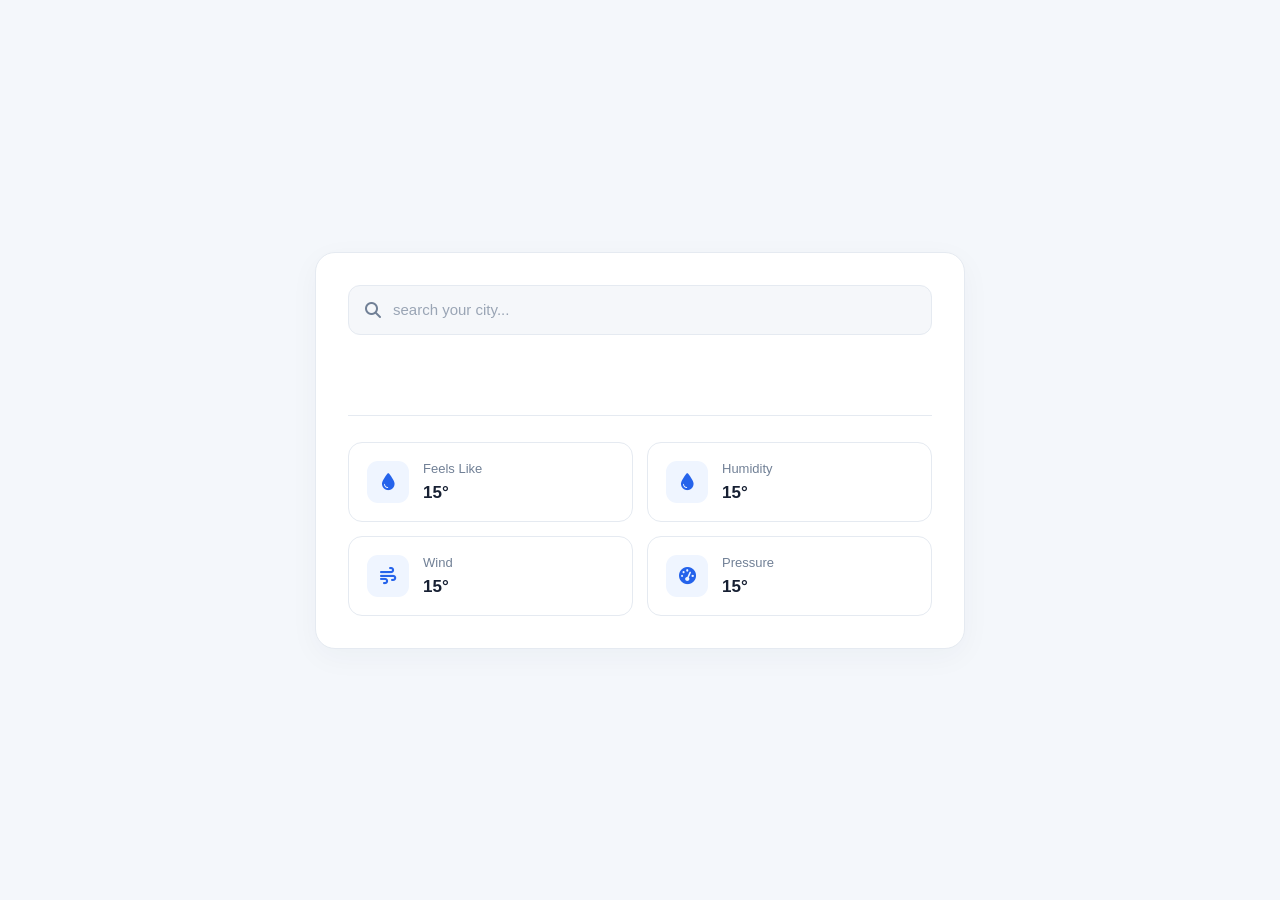
==== index.html @ c4f578db "Adding new style" ====
<!DOCTYPE html>
<html lang="en">
  <head>
    <meta charset="UTF-8" />
    <meta name="viewport" content="width=device-width, initial-scale=1.0" />
    <link
      rel="stylesheet"
      href="https://cdnjs.cloudflare.com/ajax/libs/font-awesome/6.5.1/css/all.min.css"
      integrity="sha512-DTOQO9RWCH3ppGqcWaEA1BIZOC6xxalwEsw9c2QQeAIftl+Vegovlnee1c9QX4TctnWMn13TZye+giMm8e2LwA=="
      crossorigin="anonymous"
      referrerpolicy="no-referrer"
    />
    <title>Weather App</title>
    <link rel="stylesheet" href="sheet2.css" />
  </head>
  <body>
    <section class="container">
      <!-- input field search  -->
        <div class="weather_header">
        <form class="weather_search">
          <i class="fa-solid fa-magnifying-glass"></i>
          <input
            type="text"
            class="city_name"
            placeholder="search your city..."
          />
        </form>
      </div>
      <!-- weather main data -->
        
      <div class="weather_body">
        <h1 class="weather_city"></h1>
        <p class="weather_date_time"></p>
        <div class="weather_data">
          <p class="weather_forecast"></p>
          <div class="weather_icon"></div>
        </div>
        <p class="weather_temperature"></p>
        <div class="weather_minmax">
          <p class="weather_min"></p>
          <p class="weather_max"></p>
        </div>
      </div>

      <!-- weather extra data  -->
      <section class="weather_info">
        <div class="weather_card">
          <i class="fa-solid fa-droplet"></i>
          <div>
            <p>Feels Like</p>
            <p class="weather_feelsLike">15&#176</p>
          </div>
        </div>

        <div class="weather_card">
          <i class="fa-solid fa-droplet"></i>
          <div>
              <p>Humidity</p>
              <p class="weather_humidity">15&#176</p>
          </div>
      </div>

      <div class="weather_card">
        <i class="fa-solid fa-wind"></i>
        <div>
            <p>Wind</p>
            <p class="weather_wind">15&#176</p>
        </div>
    </div>
    
    <div class="weather_card">
        <i class="fa-solid fa-gauge-high"></i>
        <div>
            <p>Pressure</p>
            <p class="weather_pressure">15&#176</p>
        </div>
    </div>
     <!--* 3a8ee277deeb3acd69f0c18b873c4bc8 -->

      </section>
    </section>
    <script>

<!--! ALL Reffernce             -->

        let cityName=document.querySelector(".weather_city");
        // cityName.textContent="Pune,India";
        // all referrence
        let dateTime = document.querySelector(".weather_date_time");
        let w_forecast = document.querySelector(".weather_forecast");
        let w_icon = document.querySelector(".weather_icon");
        let w_temperature = document.querySelector(".weather_temperature");
        let w_minTem = document.querySelector(".weather_min");
        let w_maxTem = document.querySelector(".weather_max");

        let w_feelsLike = document.querySelector(".weather_feelsLike");
        let w_humidity = document.querySelector(".weather_humidity");
        let w_wind = document.querySelector(".weather_wind");
        let w_pressure = document.querySelector(".weather_pressure");

        let citySearch = document.querySelector(".weather_search");

        // to get the country full name
        const getCountryName=(code)=>{
            return  new Intl.DisplayNames([code],{type:"region"}).of(code);
        }
        
        //Geting date and time
        const getDateTime=(dt)=>{
          const curDate = new Date(dt * 1000); // Convert seconds to milliseconds
          console.log(curDate);
          const options = {
            weekday: "long",
            year: "numeric",
            month: "long",
            day: "numeric",
            hour: "numeric",
            minute: "numeric",
          };
          
          const formatter=new Intl.DateTimeFormat("en-US",options);

          console.log(formatter);
          return formatter.format(curDate);
        }

        // Search Functionality

        let city="New Delhi";
        citySearch.addEventListener("submit",(e)=>{
          e.preventDefault();
          let cityName=document.querySelector(".city_name");
          console.log(cityName.value);
          city=cityName.value;
          getWeatherData();
          cityName.value="";
        })



        const getWeatherData=async ()=>{
            const weatherUrl = `https://api.openweathermap.org/data/2.5/weather?q=${city}&APPID=3a8ee277deeb3acd69f0c18b873c4bc8`;

            try{
                const res = await fetch(weatherUrl);
                const data = await res.json();
                console.log(data);

                const { main, name, weather, wind, sys, dt } = data;

                cityName.innerHTML = `${name}, ${getCountryName(sys.country)}`;
                dateTime.innerHTML = getDateTime(dt);


                w_forecast.innerHTML=`${weather[0].main}`;
                // w_icon.innerHTML =`${weather[0].icon}`;
               w_icon.innerHTML = `<img src="http://openweathermap.org/img/wn/${weather[0].icon}@4x.png" />`;


                w_temperature.innerHTML=`${main.temp}&#176`;
                w_minTem.innerHTML=`Min : ${main.temp_min.toFixed(2)}&#176`;
                w_maxTem.innerHTML=`Max : ${main.temp_max.toFixed(2)}&#176`;

                w_feelsLike.innerHTML=`${main.feels_like}&#176`;
                w_humidity.innerHTML=`${main.humidity}%`;
                w_wind.innerHTML=`${wind.speed} m/s`;
                w_pressure.innerHTML=`${main.pressure} hPa`;

            }catch(error){
                console.log(error);
            }
        }
        document.body.addEventListener("load",getWeatherData())

    </script>
  </body>
</html>
---- sheet2.css ----
* {
  margin: 0;
  padding: 0;
  box-sizing: border-box;
}

:root {
  --bg-color: #f4f7fb;
  --card-color: #ffffff;
  --primary-color: #2563eb;
  --text-color: #172033;
  --muted-color: #718096;
  --border-color: #e5eaf1;
}

body {
  font-family: "Inter", "Segoe UI", Arial, sans-serif;
  background: var(--bg-color);
  color: var(--text-color);
  min-height: 100vh;
  display: flex;
  align-items: center;
  justify-content: center;
  padding: 30px 16px;
}

/* ===== Main Container ===== */
.container {
  width: 100%;
  max-width: 650px;
  background: var(--card-color);
  border: 1px solid var(--border-color);
  border-radius: 20px;
  padding: 32px;
  box-shadow: 0 8px 30px rgba(25, 42, 70, 0.04);
}

/* ===== Search Bar ===== */
.weather_header {
  margin-bottom: 36px;
}

.weather_search {
  display: flex;
  align-items: center;
  gap: 12px;
  background: #f5f7fa;
  border: 1px solid var(--border-color);
  border-radius: 12px;
  padding: 0 16px;
  transition: border-color 0.2s ease;
}

.weather_search:focus-within {
  border-color: var(--primary-color);
}

.weather_search i {
  color: var(--muted-color);
  font-size: 16px;
}

.city_name {
  width: 100%;
  height: 48px;
  border: none;
  outline: none;
  background: transparent;
  color: var(--text-color);
  font-size: 15px;
}

.city_name::placeholder {
  color: #9aa5b5;
}

/* ===== Main Weather Section ===== */
.weather_body {
  text-align: center;
  padding-bottom: 30px;
}

.weather_city {
  font-size: clamp(23px, 4vw, 30px);
  font-weight: 700;
  letter-spacing: -0.8px;
  margin-bottom: 10px;
}

.weather_date_time {
  color: var(--muted-color);
  font-size: 14px;
  line-height: 1.6;
}

.weather_data {
  display: flex;
  align-items: center;
  justify-content: center;
  gap: 18px;
  margin-top: 22px;
}

.weather_forecast {
  color: var(--muted-color);
  font-size: 17px;
  font-weight: 500;
  order: 2;
}

.weather_icon {
  display: flex;
  align-items: center;
  justify-content: center;
  
}

.weather_icon img {
  width: 100px;
  height: 100px;
  object-fit: contain;
}

.weather_temperature {
  font-size: clamp(60px, 12vw, 84px);
  font-weight: 700;
  letter-spacing: -5px;
  line-height: 1.1;
  margin-top: 6px;
}

.weather_minmax {
  display: flex;
  justify-content: center;
  gap: 20px;
  margin-top: 14px;
  color: var(--muted-color);
  font-size: 14px;
}

/* ===== Weather Information Cards ===== */
.weather_info {
  display: grid;
  grid-template-columns: repeat(2, minmax(0, 1fr));
  gap: 14px;
  border-top: 1px solid var(--border-color);
  padding-top: 26px;
}

.weather_card {
  display: flex;
  align-items: center;
  gap: 14px;
  min-width: 0;
  padding: 18px;
  background: #ffffff;
  border: 1px solid var(--border-color);
  border-radius: 14px;
  transition: border-color 0.2s ease,
              transform 0.2s ease;
}

.weather_card:hover {
  border-color: #cbd8ed;
  transform: translateY(-2px);
}

.weather_card > i {
  display: flex;
  align-items: center;
  justify-content: center;
  width: 42px;
  height: 42px;
  flex-shrink: 0;
  border-radius: 11px;
  background: #eff5ff;
  color: var(--primary-color);
  font-size: 17px;
}

.weather_card div p:first-child {
  color: var(--muted-color);
  font-size: 13px;
  margin-bottom: 7px;
}

.weather_card div p:last-child {
  color: var(--text-color);
  font-size: 17px;
  font-weight: 650;
  overflow-wrap: anywhere;
}

/* ===== Responsive Design ===== */
@media (max-width: 480px) {
  body {
    padding: 16px 12px;
    align-items: flex-start;
  }

  .container {
    padding: 22px 16px;
    border-radius: 16px;
  }

  .weather_header {
    margin-bottom: 28px;
  }

  .weather_icon img {
    width: 80px;
    height: 80px;
  }

  .weather_data {
    gap: 10px;
  }

  .weather_forecast {
    font-size: 15px;
  }

  .weather_info {
    gap: 10px;
    padding-top: 20px;
  }

  .weather_card {
    gap: 10px;
    padding: 13px 10px;
  }

  .weather_card > i {
    width: 34px;
    height: 34px;
    font-size: 14px;
  }

  .weather_card div p:first-child {
    font-size: 12px;
  }

  .weather_card div p:last-child {
    font-size: 15px;
  }
}
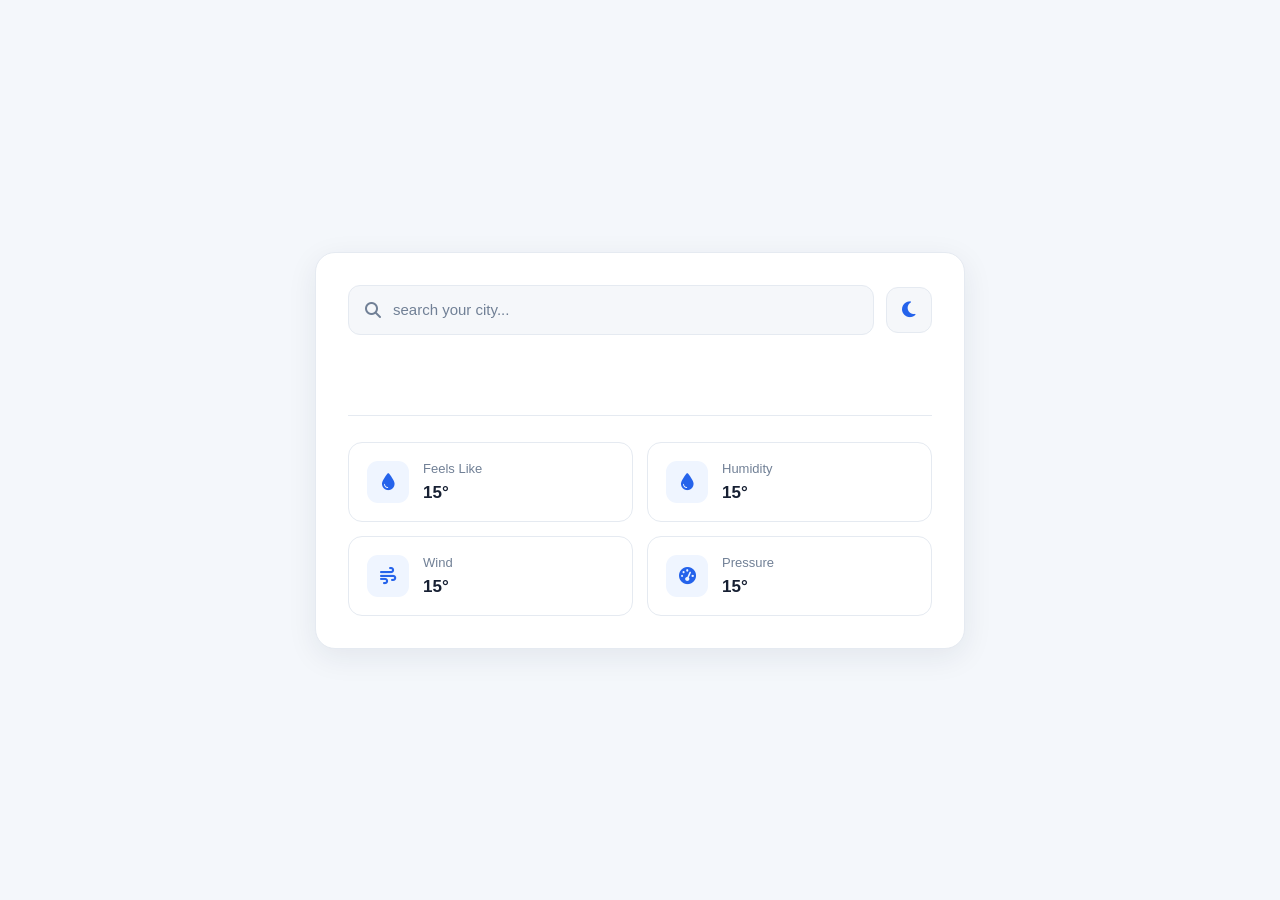
==== commit e0ff4803: "darkMode" ====
--- a/index.html
+++ b/index.html
@@ -17,6 +17,7 @@
     <section class="container">
       <!-- input field search  -->
         <div class="weather_header">
+          
         <form class="weather_search">
           <i class="fa-solid fa-magnifying-glass"></i>
           <input
@@ -25,6 +26,10 @@
             placeholder="search your city..."
           />
         </form>
+<!-- * Dark Mode Toggle -->
+        <button class="theme_toggle" type="button">
+          <i class="fa-solid fa-moon"></i>
+        </button>
       </div>
       <!-- weather main data -->
         
@@ -79,99 +84,6 @@
 
       </section>
     </section>
-    <script>
-
-<!--! ALL Reffernce             -->
-
-        let cityName=document.querySelector(".weather_city");
-        // cityName.textContent="Pune,India";
-        // all referrence
-        let dateTime = document.querySelector(".weather_date_time");
-        let w_forecast = document.querySelector(".weather_forecast");
-        let w_icon = document.querySelector(".weather_icon");
-        let w_temperature = document.querySelector(".weather_temperature");
-        let w_minTem = document.querySelector(".weather_min");
-        let w_maxTem = document.querySelector(".weather_max");
-
-        let w_feelsLike = document.querySelector(".weather_feelsLike");
-        let w_humidity = document.querySelector(".weather_humidity");
-        let w_wind = document.querySelector(".weather_wind");
-        let w_pressure = document.querySelector(".weather_pressure");
-
-        let citySearch = document.querySelector(".weather_search");
-
-        // to get the country full name
-        const getCountryName=(code)=>{
-            return  new Intl.DisplayNames([code],{type:"region"}).of(code);
-        }
-        
-        //Geting date and time
-        const getDateTime=(dt)=>{
-          const curDate = new Date(dt * 1000); // Convert seconds to milliseconds
-          console.log(curDate);
-          const options = {
-            weekday: "long",
-            year: "numeric",
-            month: "long",
-            day: "numeric",
-            hour: "numeric",
-            minute: "numeric",
-          };
-          
-          const formatter=new Intl.DateTimeFormat("en-US",options);
-
-          console.log(formatter);
-          return formatter.format(curDate);
-        }
-
-        // Search Functionality
-
-        let city="New Delhi";
-        citySearch.addEventListener("submit",(e)=>{
-          e.preventDefault();
-          let cityName=document.querySelector(".city_name");
-          console.log(cityName.value);
-          city=cityName.value;
-          getWeatherData();
-          cityName.value="";
-        })
-
-
-
-        const getWeatherData=async ()=>{
-            const weatherUrl = `https://api.openweathermap.org/data/2.5/weather?q=${city}&APPID=3a8ee277deeb3acd69f0c18b873c4bc8`;
-
-            try{
-                const res = await fetch(weatherUrl);
-                const data = await res.json();
-                console.log(data);
-
-                const { main, name, weather, wind, sys, dt } = data;
-
-                cityName.innerHTML = `${name}, ${getCountryName(sys.country)}`;
-                dateTime.innerHTML = getDateTime(dt);
-
-
-                w_forecast.innerHTML=`${weather[0].main}`;
-                // w_icon.innerHTML =`${weather[0].icon}`;
-               w_icon.innerHTML = `<img src="http://openweathermap.org/img/wn/${weather[0].icon}@4x.png" />`;
-
-
-                w_temperature.innerHTML=`${main.temp}&#176`;
-                w_minTem.innerHTML=`Min : ${main.temp_min.toFixed(2)}&#176`;
-                w_maxTem.innerHTML=`Max : ${main.temp_max.toFixed(2)}&#176`;
-
-                w_feelsLike.innerHTML=`${main.feels_like}&#176`;
-                w_humidity.innerHTML=`${main.humidity}%`;
-                w_wind.innerHTML=`${wind.speed} m/s`;
-                w_pressure.innerHTML=`${main.pressure} hPa`;
-
-            }catch(error){
-                console.log(error);
-            }
-        }
-        document.body.addEventListener("load",getWeatherData())
-
-    </script>
+   <script src="script.js"></script>
   </body>
 </html>
--- a/sheet2.css
+++ b/sheet2.css
@@ -1,4 +1,3 @@
-
 
 * {
   margin: 0;
@@ -13,6 +12,21 @@
   --text-color: #172033;
   --muted-color: #718096;
   --border-color: #e5eaf1;
+  --input-color: #f5f7fa;
+  --icon-bg: #eff5ff;
+  --icon-color: #2563eb;
+}
+
+body.dark-mode {
+  --bg-color: #101827;
+  --card-color: #1e293b;
+  --primary-color: #60a5fa;
+  --text-color: #f1f5f9;
+  --muted-color: #a0aec0;
+  --border-color: #334155;
+  --input-color: #263449;
+  --icon-bg: #263b57;
+  --icon-color: #facc15;
 }
 
 body {
@@ -24,21 +38,27 @@
   align-items: center;
   justify-content: center;
   padding: 30px 16px;
-}
-
-/* ===== Main Container ===== */
+  transition: background-color 0.3s, color 0.3s;
+}
+
+/* Main Container */
 .container {
   width: 100%;
   max-width: 650px;
   background: var(--card-color);
+  color: var(--text-color);
   border: 1px solid var(--border-color);
   border-radius: 20px;
   padding: 32px;
-  box-shadow: 0 8px 30px rgba(25, 42, 70, 0.04);
-}
-
-/* ===== Search Bar ===== */
+  box-shadow: 0 8px 30px rgba(25, 42, 70, 0.08);
+  transition: background-color 0.3s, border-color 0.3s;
+}
+
+/* Search Bar */
 .weather_header {
+  display: flex;
+  align-items: center;
+  gap: 12px;
   margin-bottom: 36px;
 }
 
@@ -46,11 +66,13 @@
   display: flex;
   align-items: center;
   gap: 12px;
-  background: #f5f7fa;
+  flex: 1;
+  min-width: 0;
+  background: var(--input-color);
   border: 1px solid var(--border-color);
   border-radius: 12px;
   padding: 0 16px;
-  transition: border-color 0.2s ease;
+  transition: border-color 0.2s ease, background-color 0.3s;
 }
 
 .weather_search:focus-within {
@@ -64,6 +86,7 @@
 
 .city_name {
   width: 100%;
+  min-width: 0;
   height: 48px;
   border: none;
   outline: none;
@@ -73,10 +96,31 @@
 }
 
 .city_name::placeholder {
-  color: #9aa5b5;
-}
-
-/* ===== Main Weather Section ===== */
+  color: var(--muted-color);
+}
+
+/* Theme Toggle */
+.theme_toggle {
+  width: 46px;
+  height: 46px;
+  flex-shrink: 0;
+  display: flex;
+  align-items: center;
+  justify-content: center;
+  background: var(--input-color);
+  color: var(--icon-color);
+  border: 1px solid var(--border-color);
+  border-radius: 12px;
+  cursor: pointer;
+  font-size: 18px;
+  transition: background-color 0.3s, transform 0.2s;
+}
+
+.theme_toggle:hover {
+  transform: scale(1.05);
+}
+
+/* Main Weather Section */
 .weather_body {
   text-align: center;
   padding-bottom: 30px;
@@ -114,7 +158,6 @@
   display: flex;
   align-items: center;
   justify-content: center;
-  
 }
 
 .weather_icon img {
@@ -140,7 +183,7 @@
   font-size: 14px;
 }
 
-/* ===== Weather Information Cards ===== */
+/* Weather Information Cards */
 .weather_info {
   display: grid;
   grid-template-columns: repeat(2, minmax(0, 1fr));
@@ -155,15 +198,16 @@
   gap: 14px;
   min-width: 0;
   padding: 18px;
-  background: #ffffff;
+  background: var(--card-color);
   border: 1px solid var(--border-color);
   border-radius: 14px;
   transition: border-color 0.2s ease,
-              transform 0.2s ease;
+              transform 0.2s ease,
+              background-color 0.3s;
 }
 
 .weather_card:hover {
-  border-color: #cbd8ed;
+  border-color: var(--primary-color);
   transform: translateY(-2px);
 }
 
@@ -175,7 +219,7 @@
   height: 42px;
   flex-shrink: 0;
   border-radius: 11px;
-  background: #eff5ff;
+  background: var(--icon-bg);
   color: var(--primary-color);
   font-size: 17px;
 }
@@ -193,7 +237,7 @@
   overflow-wrap: anywhere;
 }
 
-/* ===== Responsive Design ===== */
+/* Responsive Design */
 @media (max-width: 480px) {
   body {
     padding: 16px 12px;
@@ -245,4 +289,9 @@
   .weather_card div p:last-child {
     font-size: 15px;
   }
-}
+
+  .theme_toggle {
+    width: 44px;
+    height: 44px;
+  }
+}
